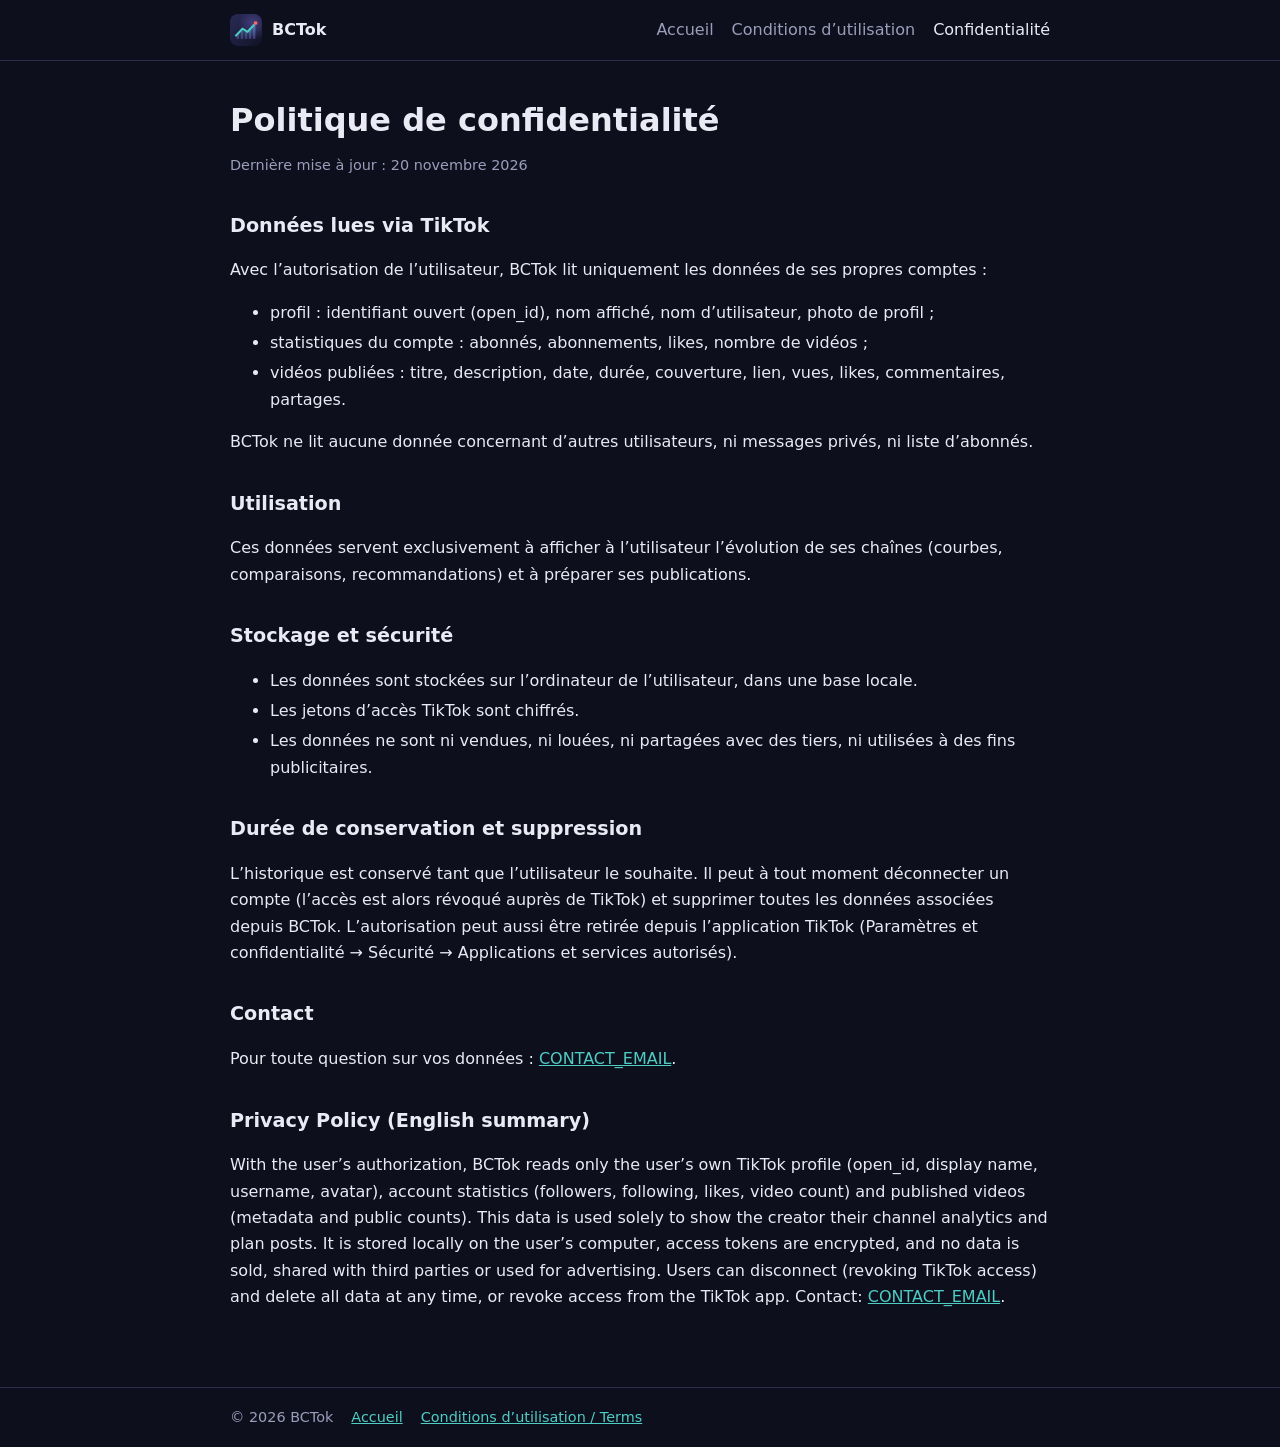
==== privacy.html @ 199bd33f "Site public BCTok : accueil, conditions d'utilisation, confidentialité Co-Authored-By: Claude Opus 5" ====
<!doctype html>
<html lang="fr">
<head>
  <meta charset="utf-8" />
  <meta name="viewport" content="width=device-width, initial-scale=1" />
  <title>Politique de confidentialité — BCTok</title>
  <link rel="icon" type="image/png" href="app-icon.png" />
  <link rel="stylesheet" href="style.css" />
</head>
<body>
  <header>
    <nav>
      <a class="brand" href="./"><img src="app-icon.png" alt="" />BCTok</a>
      <a href="./">Accueil</a>
      <a href="terms.html">Conditions d’utilisation</a>
      <a href="privacy.html" aria-current="page">Confidentialité</a>
    </nav>
  </header>

  <main>
    <h1>Politique de confidentialité</h1>
    <p class="updated">Dernière mise à jour : 20 novembre 2026</p>

    <h2>Données lues via TikTok</h2>
    <p>Avec l’autorisation de l’utilisateur, BCTok lit uniquement les données de ses propres comptes :</p>
    <ul>
      <li>profil : identifiant ouvert (open_id), nom affiché, nom d’utilisateur, photo de profil ;</li>
      <li>statistiques du compte : abonnés, abonnements, likes, nombre de vidéos ;</li>
      <li>vidéos publiées : titre, description, date, durée, couverture, lien, vues, likes, commentaires, partages.</li>
    </ul>
    <p>BCTok ne lit aucune donnée concernant d’autres utilisateurs, ni messages privés, ni liste d’abonnés.</p>

    <h2>Utilisation</h2>
    <p>
      Ces données servent exclusivement à afficher à l’utilisateur l’évolution de ses chaînes (courbes, comparaisons,
      recommandations) et à préparer ses publications.
    </p>

    <h2>Stockage et sécurité</h2>
    <ul>
      <li>Les données sont stockées sur l’ordinateur de l’utilisateur, dans une base locale.</li>
      <li>Les jetons d’accès TikTok sont chiffrés.</li>
      <li>Les données ne sont ni vendues, ni louées, ni partagées avec des tiers, ni utilisées à des fins publicitaires.</li>
    </ul>

    <h2>Durée de conservation et suppression</h2>
    <p>
      L’historique est conservé tant que l’utilisateur le souhaite. Il peut à tout moment déconnecter un compte
      (l’accès est alors révoqué auprès de TikTok) et supprimer toutes les données associées depuis BCTok.
      L’autorisation peut aussi être retirée depuis l’application TikTok (Paramètres et confidentialité →
      Sécurité → Applications et services autorisés).
    </p>

    <h2>Contact</h2>
    <p>Pour toute question sur vos données : <a href="mailto:CONTACT_EMAIL">CONTACT_EMAIL</a>.</p>

    <h2>Privacy Policy (English summary)</h2>
    <p>
      With the user’s authorization, BCTok reads only the user’s own TikTok profile (open_id, display name, username,
      avatar), account statistics (followers, following, likes, video count) and published videos (metadata and public
      counts). This data is used solely to show the creator their channel analytics and plan posts. It is stored locally
      on the user’s computer, access tokens are encrypted, and no data is sold, shared with third parties or used for
      advertising. Users can disconnect (revoking TikTok access) and delete all data at any time, or revoke access from
      the TikTok app. Contact: <a href="mailto:CONTACT_EMAIL">CONTACT_EMAIL</a>.
    </p>
  </main>

  <footer>
    <div>
      <span>© 2026 BCTok</span>
      <a href="./">Accueil</a>
      <a href="terms.html">Conditions d’utilisation / Terms</a>
    </div>
  </footer>
</body>
</html>
---- style.css ----
:root {
  --bg: #0e0f1d;
  --surface: #171829;
  --border: #2b2d4a;
  --text: #e9eaf4;
  --muted: #9b9dba;
  --accent: #8c7bfa;
  --teal: #4ecdc4;
  --coral: #ff6b6b;
  color-scheme: dark;
}
* { box-sizing: border-box; }
html, body { margin: 0; background: var(--bg); color: var(--text); font: 16px/1.65 'Segoe UI', system-ui, -apple-system, sans-serif; }
a { color: var(--teal); }
header { border-bottom: 1px solid var(--border); }
nav { max-width: 860px; margin: 0 auto; padding: 14px 20px; display: flex; align-items: center; gap: 18px; flex-wrap: wrap; }
nav .brand { display: flex; align-items: center; gap: 10px; font-weight: 700; color: var(--text); text-decoration: none; margin-right: auto; }
nav .brand img { width: 32px; height: 32px; border-radius: 8px; }
nav a { text-decoration: none; color: var(--muted); }
nav a:hover, nav a[aria-current] { color: var(--text); }
main { max-width: 860px; margin: 0 auto; padding: 40px 20px 60px; }
h1 { font-size: 2rem; line-height: 1.2; margin: 0 0 12px; }
h2 { font-size: 1.2rem; margin: 32px 0 8px; }
.lead { color: var(--muted); font-size: 1.1rem; max-width: 640px; }
.hero { display: flex; gap: 28px; align-items: center; flex-wrap: wrap; }
.hero img { width: 120px; height: 120px; border-radius: 26px; }
.cards { display: grid; grid-template-columns: repeat(auto-fit, minmax(230px, 1fr)); gap: 14px; margin-top: 28px; }
.card { background: var(--surface); border: 1px solid var(--border); border-radius: 12px; padding: 16px 18px; }
.card h3 { margin: 0 0 6px; font-size: 1rem; }
.card p { margin: 0; color: var(--muted); font-size: 0.95rem; }
.note { background: rgba(140, 123, 250, .12); border: 1px solid rgba(140, 123, 250, .35); border-radius: 10px; padding: 12px 16px; margin-top: 28px; }
footer { border-top: 1px solid var(--border); color: var(--muted); font-size: 0.9rem; }
footer div { max-width: 860px; margin: 0 auto; padding: 18px 20px; display: flex; gap: 18px; flex-wrap: wrap; }
.updated { color: var(--muted); font-size: 0.9rem; }
li { margin: 4px 0; }
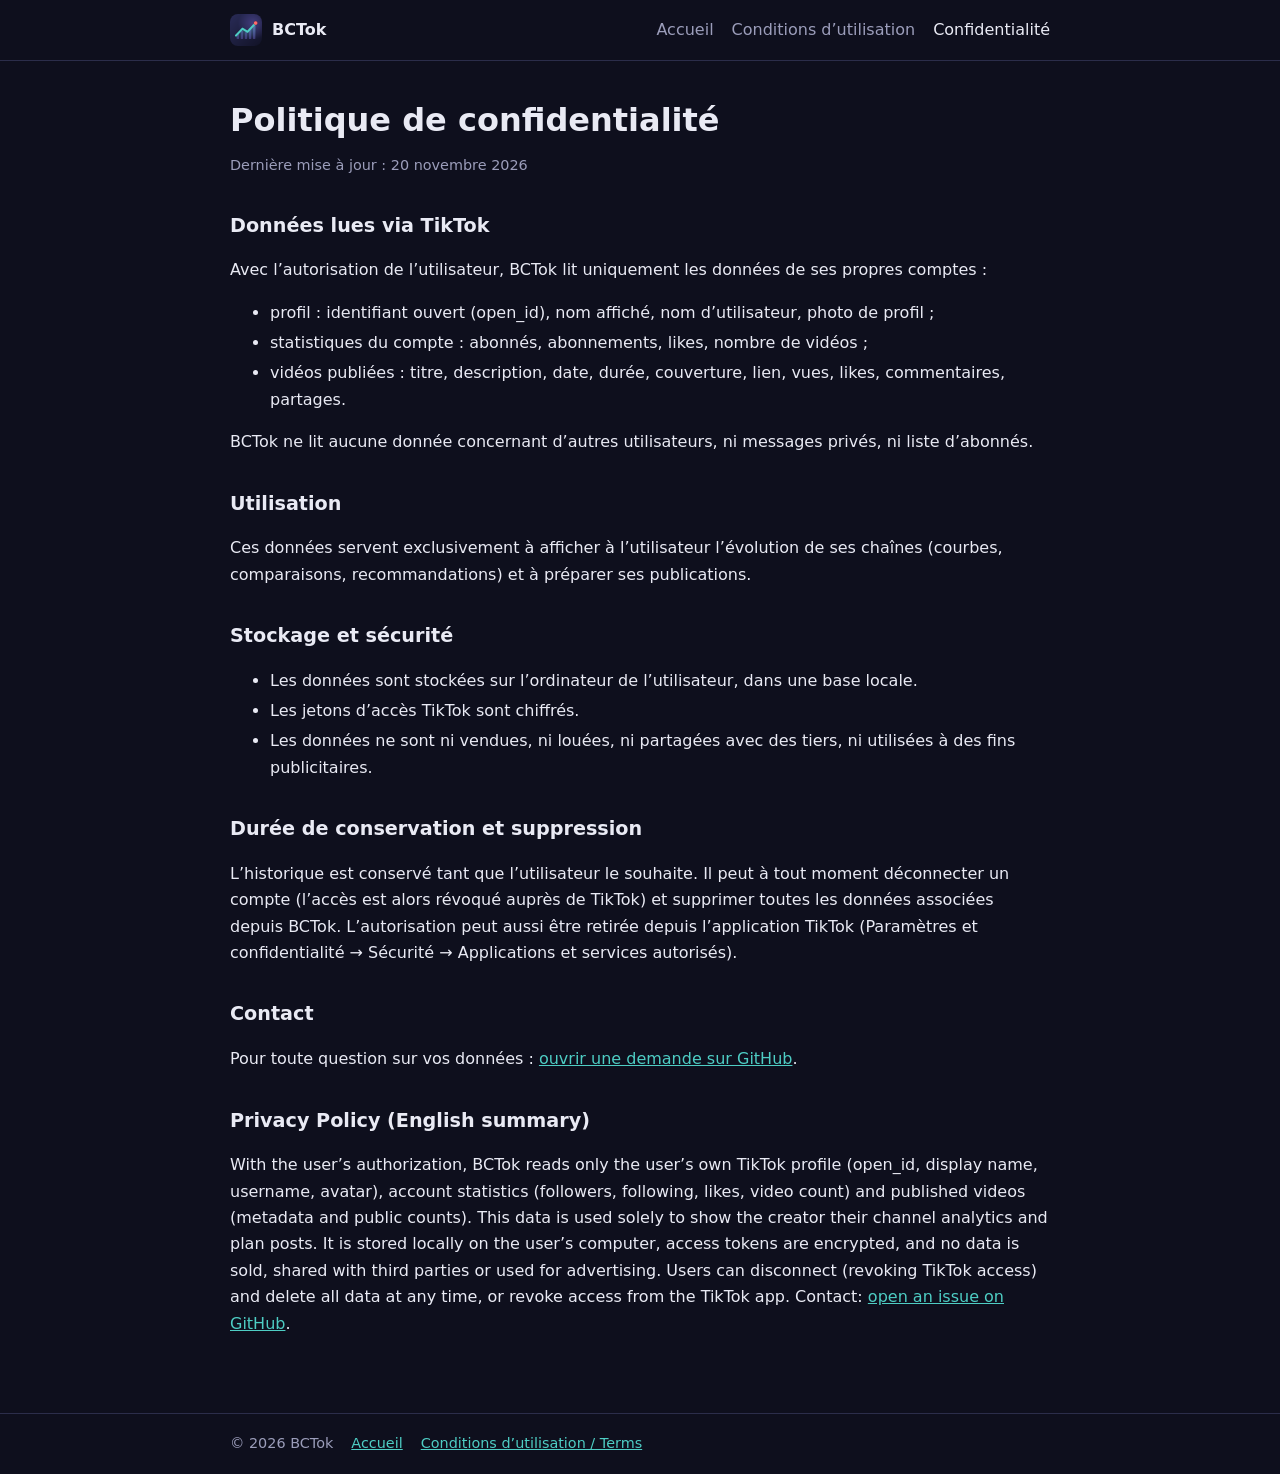
==== commit 6be0a3f3: "Contact via les issues GitHub (pas d'adresse e-mail pour l'instant) Co-Authored-By: Claude Opus 5.5 " ====
--- a/privacy.html
+++ b/privacy.html
@@ -52,7 +52,7 @@
     </p>
 
     <h2>Contact</h2>
-    <p>Pour toute question sur vos données : <a href="mailto:CONTACT_EMAIL">CONTACT_EMAIL</a>.</p>
+    <p>Pour toute question sur vos données : <a href="https://github.com/BCollignonEcv/bctok/issues">ouvrir une demande sur GitHub</a>.</p>
 
     <h2>Privacy Policy (English summary)</h2>
     <p>
@@ -61,7 +61,7 @@
       counts). This data is used solely to show the creator their channel analytics and plan posts. It is stored locally
       on the user’s computer, access tokens are encrypted, and no data is sold, shared with third parties or used for
       advertising. Users can disconnect (revoking TikTok access) and delete all data at any time, or revoke access from
-      the TikTok app. Contact: <a href="mailto:CONTACT_EMAIL">CONTACT_EMAIL</a>.
+      the TikTok app. Contact: <a href="https://github.com/BCollignonEcv/bctok/issues">open an issue on GitHub</a>.
     </p>
   </main>
 
